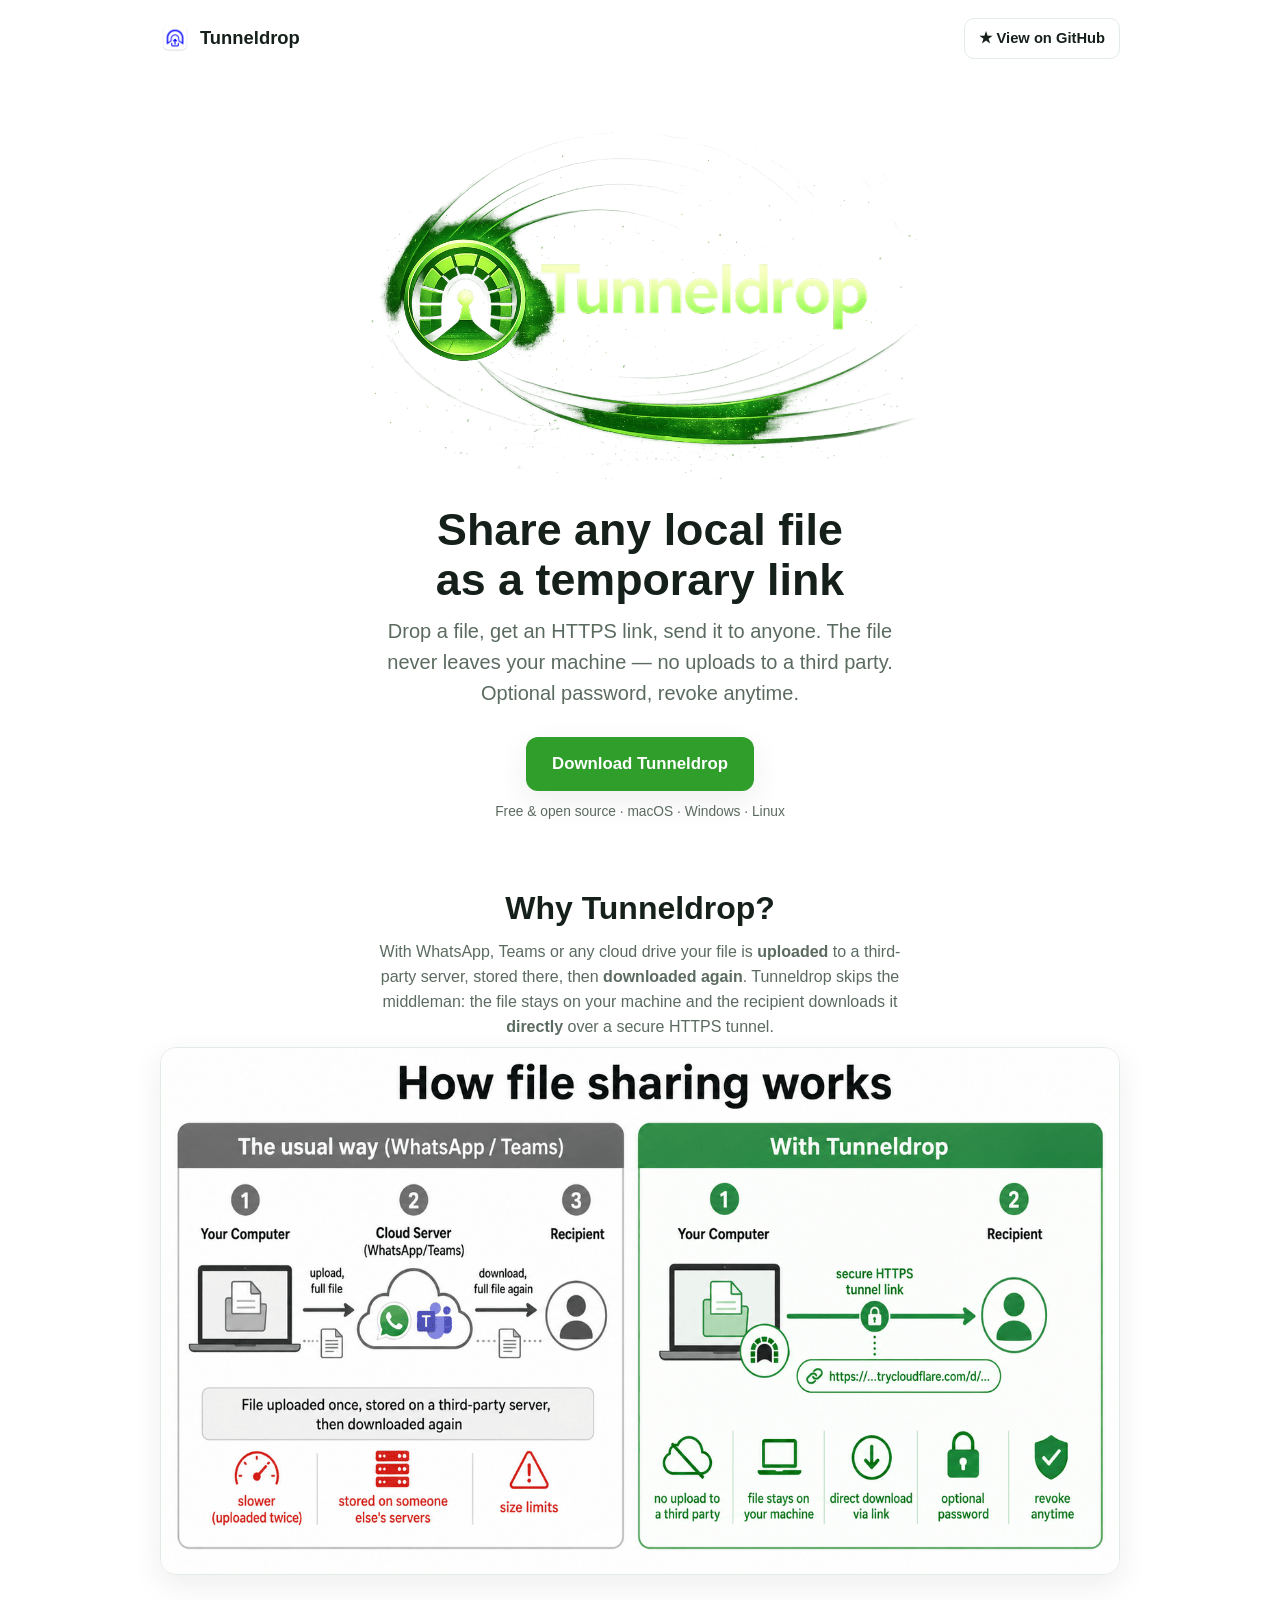
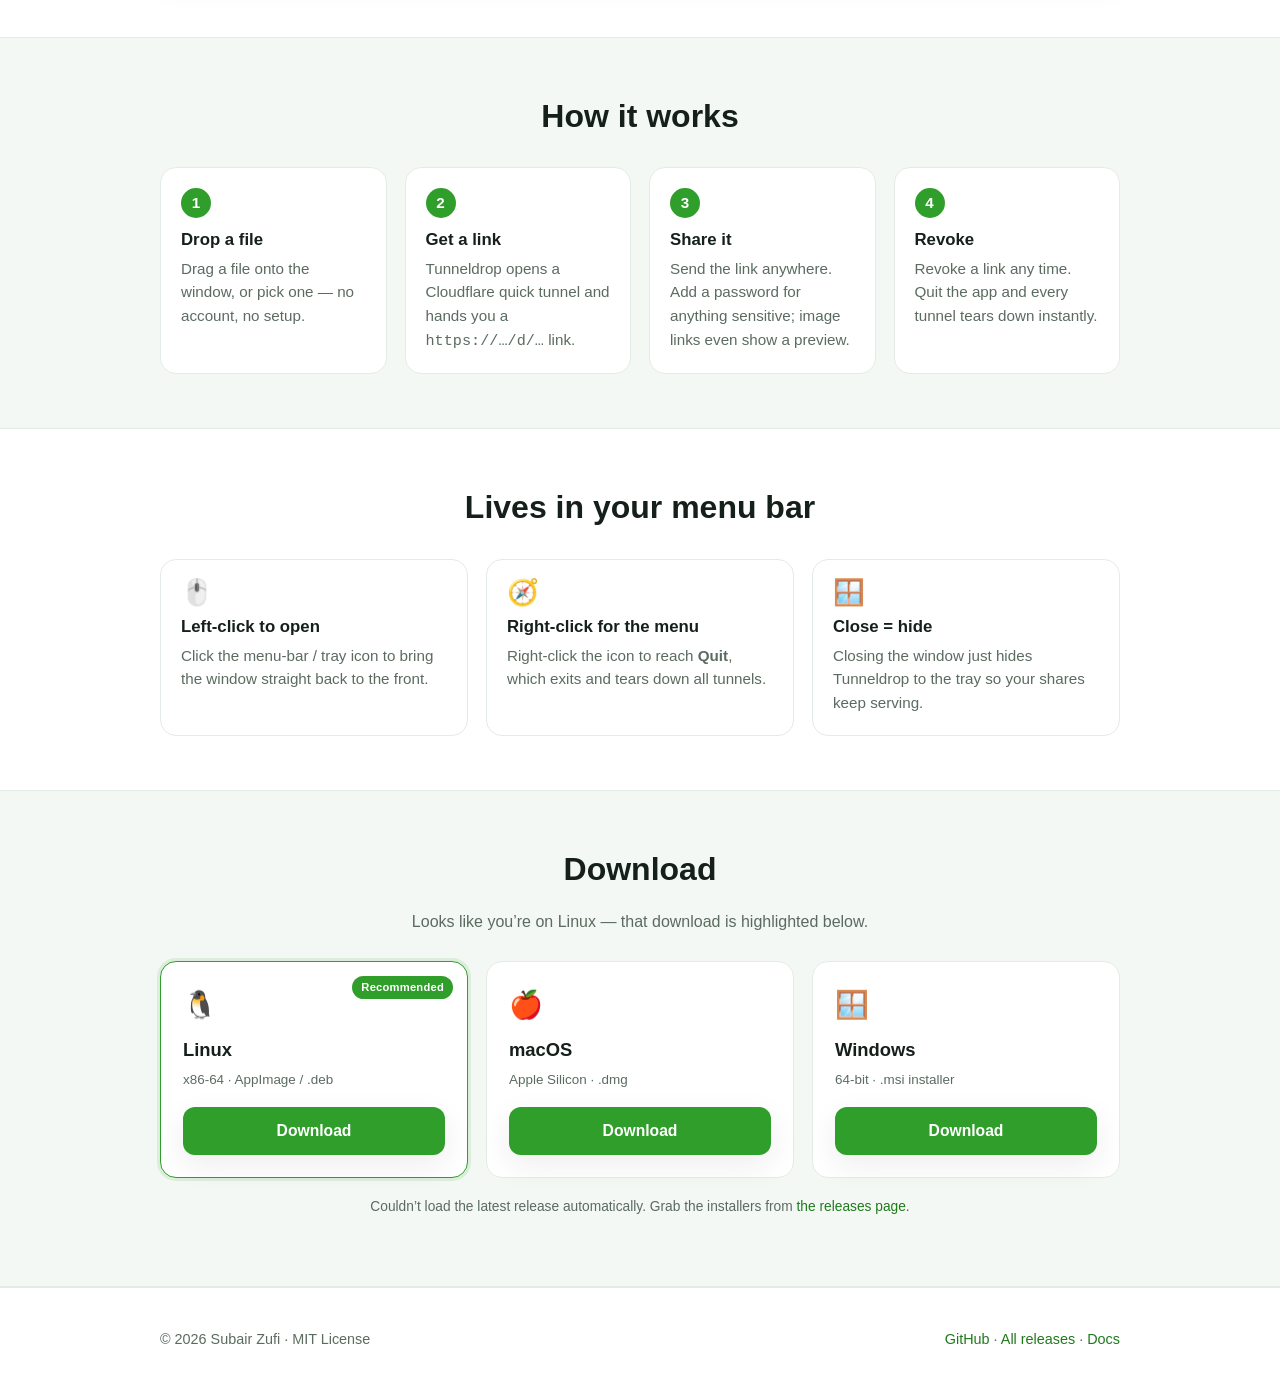
==== site/index.html @ 59fea532 "feat(site): add GitHub Pages landing page with OS-aware downloads - Add site/index.html: explains wh" ====
<!doctype html>
<html lang="en">
<head>
<meta charset="utf-8">
<meta name="viewport" content="width=device-width, initial-scale=1">
<title>Tunneldrop — share any local file as a temporary link</title>
<meta name="description" content="Tunneldrop turns any local file into a temporary, shareable HTTPS link. No uploads to a third party — the file streams straight from your machine. Free & open source for macOS, Windows and Linux.">

<!-- Open Graph / Twitter -->
<meta property="og:type" content="website">
<meta property="og:title" content="Tunneldrop — share any local file as a temporary link">
<meta property="og:description" content="Turn any local file into a temporary HTTPS link. The file never leaves your machine; the recipient downloads it directly. Free & open source.">
<meta property="og:image" content="banner.png">
<meta name="twitter:card" content="summary_large_image">

<link rel="icon" href="favicon.png" type="image/png">
<style>
  :root{
    --green:#2f9e2a; --green-d:#1f7a1c; --ink:#16201a; --muted:#5b6b60;
    --bg:#ffffff; --soft:#f4f8f4; --line:#e3ece4; --blue:#1c54d6;
    --radius:16px; --shadow:0 10px 30px rgba(20,40,25,.08);
  }
  *{box-sizing:border-box}
  html{scroll-behavior:smooth}
  body{margin:0;font-family:-apple-system,BlinkMacSystemFont,"Segoe UI",Roboto,Helvetica,Arial,sans-serif;
    color:var(--ink);background:var(--bg);line-height:1.55;-webkit-font-smoothing:antialiased}
  a{color:var(--green-d);text-decoration:none}
  .wrap{max-width:1000px;margin:0 auto;padding:0 20px}
  .center{text-align:center}
  .muted{color:var(--muted)}

  /* nav */
  nav{display:flex;align-items:center;justify-content:space-between;padding:18px 20px;max-width:1000px;margin:0 auto}
  nav .brand{display:flex;align-items:center;gap:10px;font-weight:800;font-size:1.15rem}
  nav .brand img{width:30px;height:30px}
  nav a.gh{border:1px solid var(--line);padding:8px 14px;border-radius:10px;color:var(--ink);font-weight:600;font-size:.92rem}
  nav a.gh:hover{background:var(--soft)}

  /* hero */
  .hero{padding:36px 0 8px}
  .hero img.banner{width:100%;max-width:560px;height:auto;display:block;margin:0 auto}
  .hero h1{font-size:clamp(1.8rem,4.5vw,2.8rem);line-height:1.12;margin:.4em auto .25em;max-width:18ch}
  .hero p.tag{font-size:clamp(1.02rem,2.4vw,1.25rem);max-width:46ch;margin:0 auto 1.4em;color:var(--muted)}

  /* buttons */
  .btn{display:inline-flex;align-items:center;gap:10px;background:var(--green);color:#fff;font-weight:700;
    padding:14px 26px;border-radius:12px;font-size:1.05rem;border:0;cursor:pointer;box-shadow:var(--shadow);
    transition:transform .08s ease, background .15s ease}
  .btn:hover{background:var(--green-d);transform:translateY(-1px);color:#fff}
  .btn .sub{font-weight:500;opacity:.85;font-size:.82rem}
  .btn.secondary{background:#fff;color:var(--ink);border:1px solid var(--line);box-shadow:none}
  .btn.secondary:hover{background:var(--soft);color:var(--ink)}
  .hero .hint{margin-top:10px;font-size:.86rem}

  section{padding:54px 0}
  section h2{font-size:clamp(1.4rem,3.2vw,2rem);margin:0 0 .2em}
  section.alt{background:var(--soft);border-top:1px solid var(--line);border-bottom:1px solid var(--line)}

  .flow-img{width:100%;height:auto;border-radius:var(--radius);border:1px solid var(--line);box-shadow:var(--shadow);margin-top:8px}

  /* feature/steps grid */
  .grid{display:grid;gap:18px;margin-top:26px}
  .grid.cols-3{grid-template-columns:repeat(3,1fr)}
  .grid.cols-4{grid-template-columns:repeat(4,1fr)}
  .card{background:#fff;border:1px solid var(--line);border-radius:var(--radius);padding:20px}
  .card .ic{font-size:1.6rem;line-height:1}
  .card h3{margin:.5em 0 .25em;font-size:1.05rem}
  .card p{margin:0;font-size:.95rem;color:var(--muted)}
  .step .n{display:inline-grid;place-items:center;width:30px;height:30px;border-radius:50%;background:var(--green);color:#fff;font-weight:800;font-size:.95rem}

  /* downloads */
  #downloads .dl-grid{display:grid;grid-template-columns:repeat(3,1fr);gap:18px;margin-top:26px}
  .dl{background:#fff;border:1px solid var(--line);border-radius:var(--radius);padding:22px;display:flex;flex-direction:column;gap:6px;position:relative}
  .dl.reco{border-color:var(--green);box-shadow:0 0 0 3px rgba(47,158,42,.12)}
  .dl .os{font-size:1.7rem}
  .dl h3{margin:.2em 0 0;font-size:1.15rem}
  .dl .meta{font-size:.84rem;color:var(--muted);min-height:1.2em}
  .dl .badge{position:absolute;top:14px;right:14px;background:var(--green);color:#fff;font-size:.7rem;font-weight:700;
    padding:3px 9px;border-radius:999px;letter-spacing:.02em}
  .dl .btn{margin-top:10px;justify-content:center;width:100%;font-size:.98rem;padding:12px 16px}
  .dl .alt-link{font-size:.84rem;margin-top:4px}
  .note{font-size:.86rem;color:var(--muted);margin-top:18px;text-align:center}

  footer{padding:40px 0;border-top:1px solid var(--line);color:var(--muted);font-size:.9rem}
  footer .wrap{display:flex;flex-wrap:wrap;gap:14px;justify-content:space-between;align-items:center}

  @media(max-width:760px){
    .grid.cols-3,.grid.cols-4,#downloads .dl-grid{grid-template-columns:1fr}
  }
  .hidden{display:none !important}
</style>
</head>
<body>

<nav>
  <span class="brand"><img src="favicon.png" alt="">Tunneldrop</span>
  <a class="gh" href="https://github.com/subair-zufi/tunneldrop" target="_blank" rel="noopener">★ View on GitHub</a>
</nav>

<header class="hero center">
  <div class="wrap">
    <img class="banner" src="banner.png" alt="Tunneldrop">
    <h1>Share any local file as a temporary link</h1>
    <p class="tag">Drop a file, get an HTTPS link, send it to anyone. The file never
      leaves your machine — no uploads to a third party. Optional password, revoke anytime.</p>
    <a id="hero-btn" class="btn" href="https://github.com/subair-zufi/tunneldrop/releases/latest" target="_blank" rel="noopener">
      <span>Download Tunneldrop</span>
    </a>
    <div class="hint muted">Free &amp; open source · macOS · Windows · Linux</div>
  </div>
</header>

<!-- WHAT IT DOES -->
<section id="how">
  <div class="wrap center">
    <h2>Why Tunneldrop?</h2>
    <p class="muted" style="max-width:60ch;margin:.4em auto 0">
      With WhatsApp, Teams or any cloud drive your file is <strong>uploaded</strong> to a third-party
      server, stored there, then <strong>downloaded again</strong>. Tunneldrop skips the middleman:
      the file stays on your machine and the recipient downloads it <strong>directly</strong> over a
      secure HTTPS tunnel.
    </p>
    <img class="flow-img" src="how-it-works.png" alt="The usual way uploads a file to a cloud server then downloads it again; Tunneldrop serves the file directly from your computer over a secure HTTPS tunnel link.">
  </div>
</section>

<!-- FLOW STEPS -->
<section class="alt">
  <div class="wrap">
    <h2 class="center">How it works</h2>
    <div class="grid cols-4">
      <div class="card step"><span class="n">1</span><h3>Drop a file</h3><p>Drag a file onto the window, or pick one — no account, no setup.</p></div>
      <div class="card step"><span class="n">2</span><h3>Get a link</h3><p>Tunneldrop opens a Cloudflare quick tunnel and hands you a <code>https://…/d/…</code> link.</p></div>
      <div class="card step"><span class="n">3</span><h3>Share it</h3><p>Send the link anywhere. Add a password for anything sensitive; image links even show a preview.</p></div>
      <div class="card step"><span class="n">4</span><h3>Revoke</h3><p>Revoke a link any time. Quit the app and every tunnel tears down instantly.</p></div>
    </div>
  </div>
</section>

<!-- TRAY / MENU SHORTCUT -->
<section id="tray">
  <div class="wrap">
    <h2 class="center">Lives in your menu bar</h2>
    <div class="grid cols-3">
      <div class="card"><div class="ic">🖱️</div><h3>Left-click to open</h3><p>Click the menu-bar / tray icon to bring the window straight back to the front.</p></div>
      <div class="card"><div class="ic">🧭</div><h3>Right-click for the menu</h3><p>Right-click the icon to reach <strong>Quit</strong>, which exits and tears down all tunnels.</p></div>
      <div class="card"><div class="ic">🪟</div><h3>Close = hide</h3><p>Closing the window just hides Tunneldrop to the tray so your shares keep serving.</p></div>
    </div>
  </div>
</section>

<!-- DOWNLOADS -->
<section id="downloads" class="alt">
  <div class="wrap">
    <h2 class="center">Download</h2>
    <p class="center muted" id="dl-os-line">Pick your platform — we’ve highlighted the one for your system.</p>
    <div class="dl-grid">

      <div class="dl" data-os="macos">
        <span class="badge hidden">Recommended</span>
        <div class="os">🍎</div>
        <h3>macOS</h3>
        <div class="meta" data-meta>Apple Silicon · .dmg</div>
        <a class="btn" data-dl href="https://github.com/subair-zufi/tunneldrop/releases/latest" target="_blank" rel="noopener">Download</a>
      </div>

      <div class="dl" data-os="windows">
        <span class="badge hidden">Recommended</span>
        <div class="os">🪟</div>
        <h3>Windows</h3>
        <div class="meta" data-meta>64-bit · .msi installer</div>
        <a class="btn" data-dl href="https://github.com/subair-zufi/tunneldrop/releases/latest" target="_blank" rel="noopener">Download</a>
      </div>

      <div class="dl" data-os="linux">
        <span class="badge hidden">Recommended</span>
        <div class="os">🐧</div>
        <h3>Linux</h3>
        <div class="meta" data-meta>x86-64 · AppImage / .deb</div>
        <a class="btn" data-dl href="https://github.com/subair-zufi/tunneldrop/releases/latest" target="_blank" rel="noopener">Download</a>
        <a class="alt-link hidden" data-dl-alt href="#" target="_blank" rel="noopener">or get the .deb</a>
      </div>

    </div>
    <p class="note" id="dl-note">Loading the latest release…</p>
  </div>
</section>

<footer>
  <div class="wrap">
    <span>© <span id="year"></span> Subair Zufi · MIT License</span>
    <span>
      <a href="https://github.com/subair-zufi/tunneldrop" target="_blank" rel="noopener">GitHub</a> ·
      <a href="https://github.com/subair-zufi/tunneldrop/releases" target="_blank" rel="noopener">All releases</a> ·
      <a href="https://github.com/subair-zufi/tunneldrop#readme" target="_blank" rel="noopener">Docs</a>
    </span>
  </div>
</footer>

<script>
  const REPO = "subair-zufi/tunneldrop";
  document.getElementById("year").textContent = new Date().getFullYear();

  // ---- OS detection ----
  function detectOS(){
    const ua = (navigator.userAgent || "") + " " + ((navigator.userAgentData && navigator.userAgentData.platform) || navigator.platform || "");
    if (/Android/i.test(ua)) return "other";
    if (/iPhone|iPad|iPod/i.test(ua)) return "other";
    if (/Win/i.test(ua)) return "windows";
    if (/Mac/i.test(ua)) return "macos";
    if (/Linux|X11|CrOS/i.test(ua)) return "linux";
    return "other";
  }
  const os = detectOS();
  const osName = {macos:"macOS", windows:"Windows", linux:"Linux"}[os];

  // Highlight the detected platform card + badge, and reorder it first.
  if (osName){
    const card = document.querySelector(`.dl[data-os="${os}"]`);
    if (card){
      card.classList.add("reco");
      card.querySelector(".badge").classList.remove("hidden");
      card.parentNode.prepend(card);
      document.getElementById("dl-os-line").textContent =
        `Looks like you’re on ${osName} — that download is highlighted below.`;
    }
  }

  function humanSize(b){
    if(!b) return "";
    const u=["B","KB","MB","GB"]; let i=0,n=b;
    while(n>=1024 && i<u.length-1){n/=1024;i++;}
    return `${n.toFixed(1)} ${u[i]}`;
  }

  function setCard(osKey, asset, label){
    const card = document.querySelector(`.dl[data-os="${osKey}"]`);
    if(!card) return;
    const btn = card.querySelector("[data-dl]");
    const meta = card.querySelector("[data-meta]");
    if(asset){
      btn.href = asset.browser_download_url;
      btn.removeAttribute("target"); // direct file download
      btn.innerHTML = `Download <span class="sub">${humanSize(asset.size)}</span>`;
      if(label) meta.textContent = label;
    }
  }

  // ---- Pull the latest release assets from the GitHub API ----
  fetch(`https://api.github.com/repos/${REPO}/releases/latest`, {headers:{Accept:"application/vnd.github+json"}})
    .then(r => r.ok ? r.json() : Promise.reject(r.status))
    .then(rel => {
      const assets = rel.assets || [];
      const by = ext => assets.find(a => a.name.toLowerCase().endsWith(ext));

      const dmg = by(".dmg"), msi = by(".msi") || by(".exe"),
            appimage = by(".appimage"), deb = by(".deb");

      setCard("macos", dmg, "Apple Silicon · .dmg");
      setCard("windows", msi, "64-bit · .msi installer");
      setCard("linux", appimage || deb, appimage ? "x86-64 · AppImage" : "x86-64 · .deb");

      // Secondary .deb link on the Linux card if both exist.
      if (appimage && deb){
        const alt = document.querySelector('.dl[data-os="linux"] [data-dl-alt]');
        alt.href = deb.browser_download_url;
        alt.textContent = `or get the .deb (${humanSize(deb.size)})`;
        alt.classList.remove("hidden");
      }

      // Point the hero button at the recommended OS asset, if available.
      const heroAsset = {macos:dmg, windows:msi, linux:(appimage||deb)}[os];
      const hero = document.getElementById("hero-btn");
      if (heroAsset){
        hero.href = heroAsset.browser_download_url;
        hero.removeAttribute("target");
        hero.innerHTML = `<span>Download for ${osName}</span><span class="sub">${rel.tag_name} · ${humanSize(heroAsset.size)}</span>`;
      } else if (osName) {
        hero.innerHTML = `<span>Download Tunneldrop</span><span class="sub">${rel.tag_name}</span>`;
      }

      const any = dmg||msi||appimage||deb;
      document.getElementById("dl-note").innerHTML = any
        ? `Latest release: <a href="${rel.html_url}" target="_blank" rel="noopener">${rel.tag_name}</a> · need another build? See <a href="https://github.com/${REPO}/releases" target="_blank" rel="noopener">all releases</a>.`
        : `No installable assets on the latest release yet — check <a href="https://github.com/${REPO}/releases" target="_blank" rel="noopener">the releases page</a>.`;
    })
    .catch(() => {
      document.getElementById("dl-note").innerHTML =
        `Couldn’t load the latest release automatically. Grab the installers from <a href="https://github.com/${REPO}/releases/latest" target="_blank" rel="noopener">the releases page</a>.`;
    });
</script>
</body>
</html>
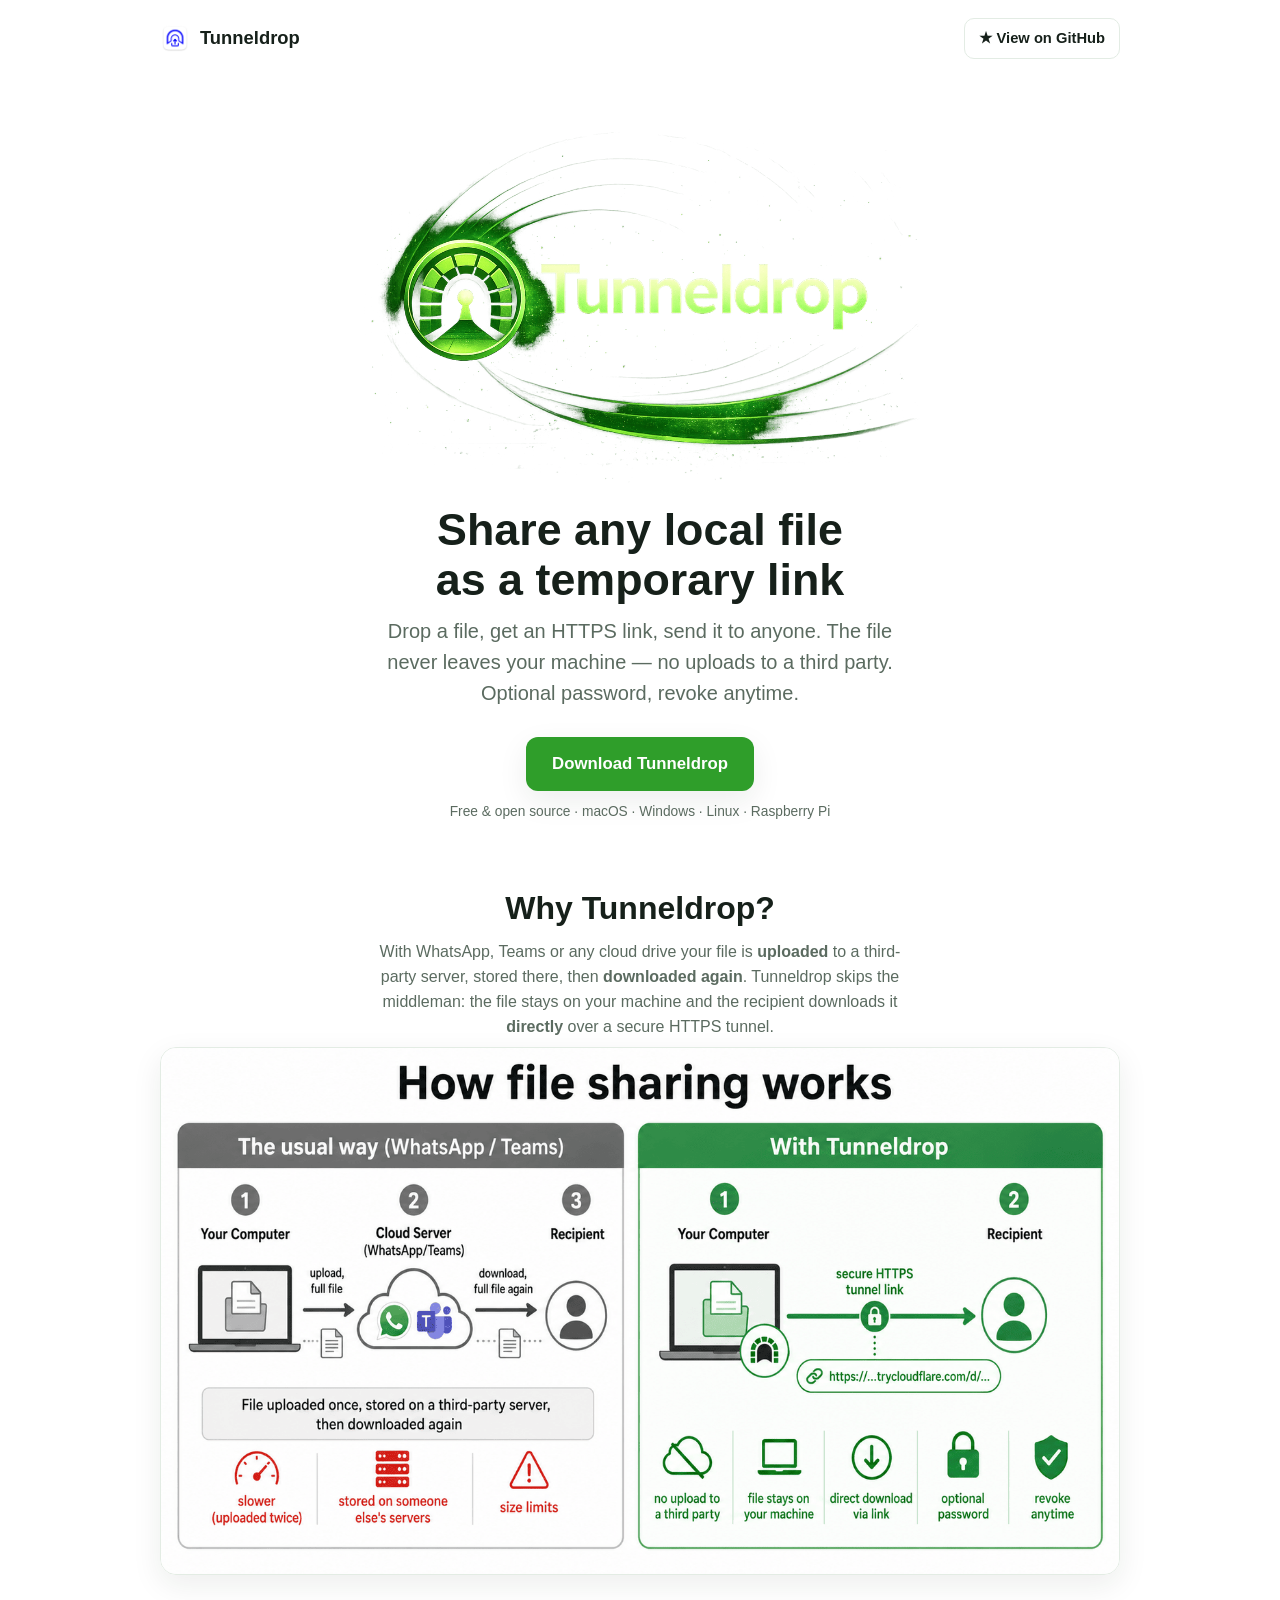
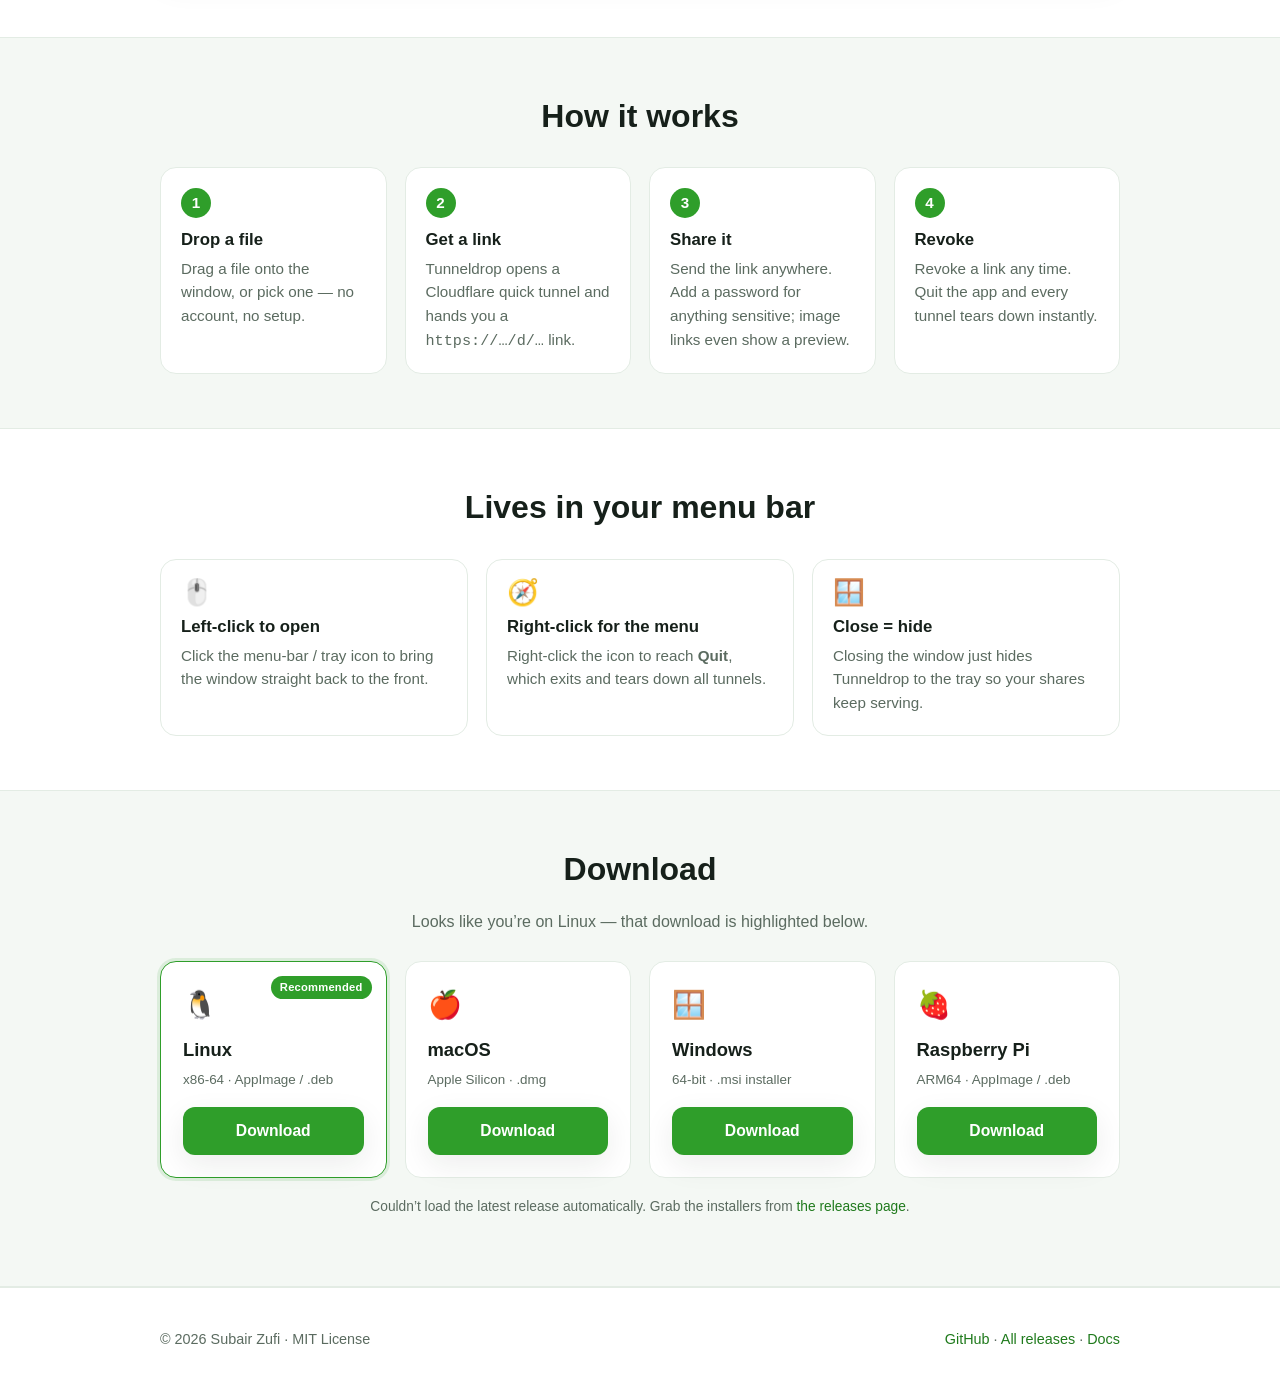
==== commit 84090c8a: "feat: add Raspberry Pi (Linux ARM64) build and download support - CI: add linux-arm64 matrix entry u" ====
--- a/site/index.html
+++ b/site/index.html
@@ -69,7 +69,7 @@
   .step .n{display:inline-grid;place-items:center;width:30px;height:30px;border-radius:50%;background:var(--green);color:#fff;font-weight:800;font-size:.95rem}
 
   /* downloads */
-  #downloads .dl-grid{display:grid;grid-template-columns:repeat(3,1fr);gap:18px;margin-top:26px}
+  #downloads .dl-grid{display:grid;grid-template-columns:repeat(4,1fr);gap:18px;margin-top:26px}
   .dl{background:#fff;border:1px solid var(--line);border-radius:var(--radius);padding:22px;display:flex;flex-direction:column;gap:6px;position:relative}
   .dl.reco{border-color:var(--green);box-shadow:0 0 0 3px rgba(47,158,42,.12)}
   .dl .os{font-size:1.7rem}
@@ -106,7 +106,7 @@
     <a id="hero-btn" class="btn" href="https://github.com/subair-zufi/tunneldrop/releases/latest" target="_blank" rel="noopener">
       <span>Download Tunneldrop</span>
     </a>
-    <div class="hint muted">Free &amp; open source · macOS · Windows · Linux</div>
+    <div class="hint muted">Free &amp; open source · macOS · Windows · Linux · Raspberry Pi</div>
   </div>
 </header>
 
@@ -181,6 +181,15 @@
         <a class="alt-link hidden" data-dl-alt href="#" target="_blank" rel="noopener">or get the .deb</a>
       </div>
 
+      <div class="dl" data-os="linux-arm">
+        <span class="badge hidden">Recommended</span>
+        <div class="os">🍓</div>
+        <h3>Raspberry Pi</h3>
+        <div class="meta" data-meta>ARM64 · AppImage / .deb</div>
+        <a class="btn" data-dl href="https://github.com/subair-zufi/tunneldrop/releases/latest" target="_blank" rel="noopener">Download</a>
+        <a class="alt-link hidden" data-dl-alt href="#" target="_blank" rel="noopener">or get the .deb</a>
+      </div>
+
     </div>
     <p class="note" id="dl-note">Loading the latest release…</p>
   </div>
@@ -208,11 +217,14 @@
     if (/iPhone|iPad|iPod/i.test(ua)) return "other";
     if (/Win/i.test(ua)) return "windows";
     if (/Mac/i.test(ua)) return "macos";
-    if (/Linux|X11|CrOS/i.test(ua)) return "linux";
+    if (/Linux|X11|CrOS/i.test(ua)) {
+      if (/aarch64|arm64|armv[6-8]/i.test(ua)) return "linux-arm";
+      return "linux";
+    }
     return "other";
   }
   const os = detectOS();
-  const osName = {macos:"macOS", windows:"Windows", linux:"Linux"}[os];
+  const osName = {macos:"macOS", windows:"Windows", linux:"Linux", "linux-arm":"Raspberry Pi / Linux ARM64"}[os];
 
   // Highlight the detected platform card + badge, and reorder it first.
   if (osName){
@@ -251,25 +263,37 @@
     .then(r => r.ok ? r.json() : Promise.reject(r.status))
     .then(rel => {
       const assets = rel.assets || [];
-      const by = ext => assets.find(a => a.name.toLowerCase().endsWith(ext));
-
-      const dmg = by(".dmg"), msi = by(".msi") || by(".exe"),
-            appimage = by(".appimage"), deb = by(".deb");
-
-      setCard("macos", dmg, "Apple Silicon · .dmg");
-      setCard("windows", msi, "64-bit · .msi installer");
-      setCard("linux", appimage || deb, appimage ? "x86-64 · AppImage" : "x86-64 · .deb");
-
-      // Secondary .deb link on the Linux card if both exist.
-      if (appimage && deb){
-        const alt = document.querySelector('.dl[data-os="linux"] [data-dl-alt]');
-        alt.href = deb.browser_download_url;
-        alt.textContent = `or get the .deb (${humanSize(deb.size)})`;
-        alt.classList.remove("hidden");
-      }
+      const byExt = (ext, arch) => assets.find(a => {
+        const n = a.name.toLowerCase();
+        if (!n.endsWith(ext)) return false;
+        if (!arch) return true;
+        return arch === "arm" ? /aarch64|arm64/.test(n) : !/aarch64|arm64/.test(n);
+      });
+
+      const dmg      = byExt(".dmg");
+      const msi      = byExt(".msi") || byExt(".exe");
+      const appimage = byExt(".appimage", "x86");
+      const deb      = byExt(".deb",      "x86");
+      const armimage = byExt(".appimage", "arm");
+      const armdeb   = byExt(".deb",      "arm");
+
+      setCard("macos",     dmg,                "Apple Silicon · .dmg");
+      setCard("windows",   msi,                "64-bit · .msi installer");
+      setCard("linux",     appimage || deb,    appimage ? "x86-64 · AppImage" : "x86-64 · .deb");
+      setCard("linux-arm", armimage || armdeb, armimage ? "ARM64 · AppImage"  : "ARM64 · .deb");
+
+      // Secondary .deb links when both AppImage and deb exist.
+      [["linux", deb, appimage], ["linux-arm", armdeb, armimage]].forEach(([key, d, img]) => {
+        if (img && d){
+          const alt = document.querySelector(`.dl[data-os="${key}"] [data-dl-alt]`);
+          alt.href = d.browser_download_url;
+          alt.textContent = `or get the .deb (${humanSize(d.size)})`;
+          alt.classList.remove("hidden");
+        }
+      });
 
       // Point the hero button at the recommended OS asset, if available.
-      const heroAsset = {macos:dmg, windows:msi, linux:(appimage||deb)}[os];
+      const heroAsset = {macos:dmg, windows:msi, linux:(appimage||deb), "linux-arm":(armimage||armdeb)}[os];
       const hero = document.getElementById("hero-btn");
       if (heroAsset){
         hero.href = heroAsset.browser_download_url;
@@ -279,7 +303,7 @@
         hero.innerHTML = `<span>Download Tunneldrop</span><span class="sub">${rel.tag_name}</span>`;
       }
 
-      const any = dmg||msi||appimage||deb;
+      const any = dmg||msi||appimage||deb||armimage||armdeb;
       document.getElementById("dl-note").innerHTML = any
         ? `Latest release: <a href="${rel.html_url}" target="_blank" rel="noopener">${rel.tag_name}</a> · need another build? See <a href="https://github.com/${REPO}/releases" target="_blank" rel="noopener">all releases</a>.`
         : `No installable assets on the latest release yet — check <a href="https://github.com/${REPO}/releases" target="_blank" rel="noopener">the releases page</a>.`;
